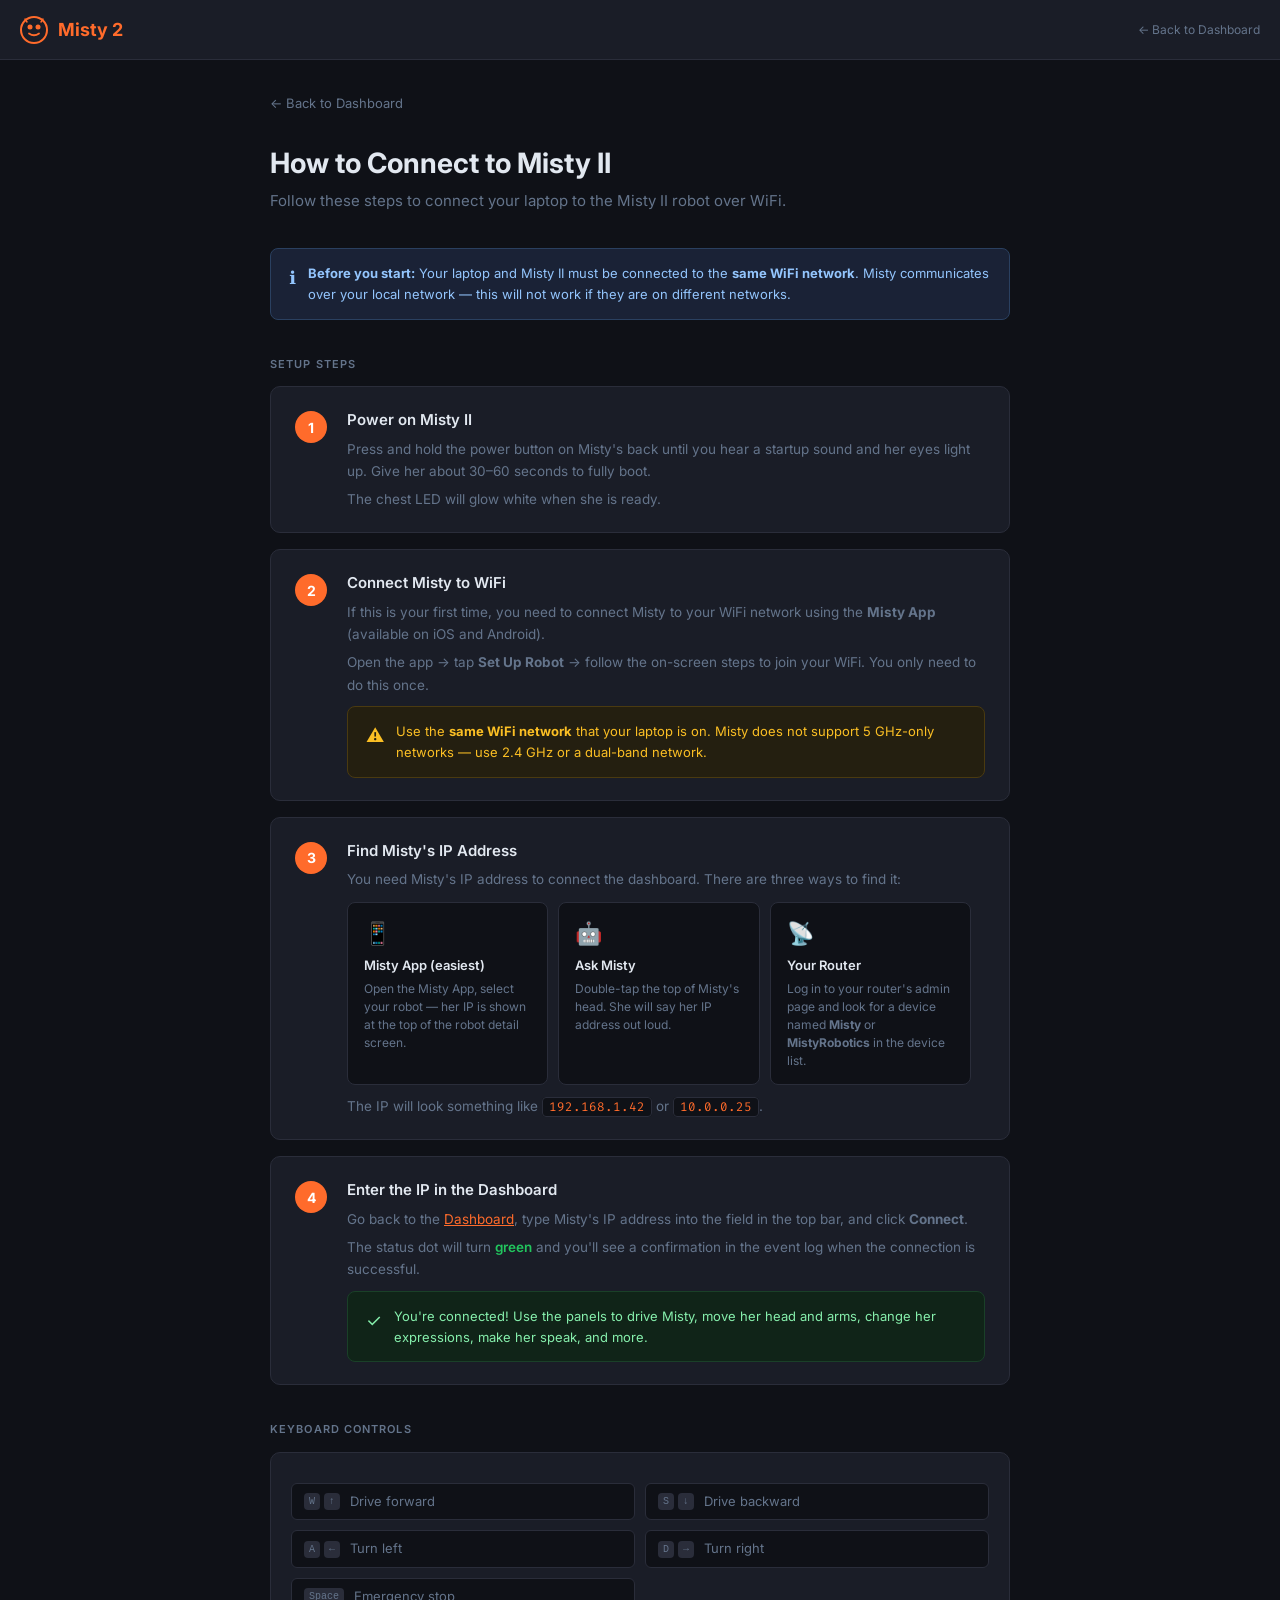
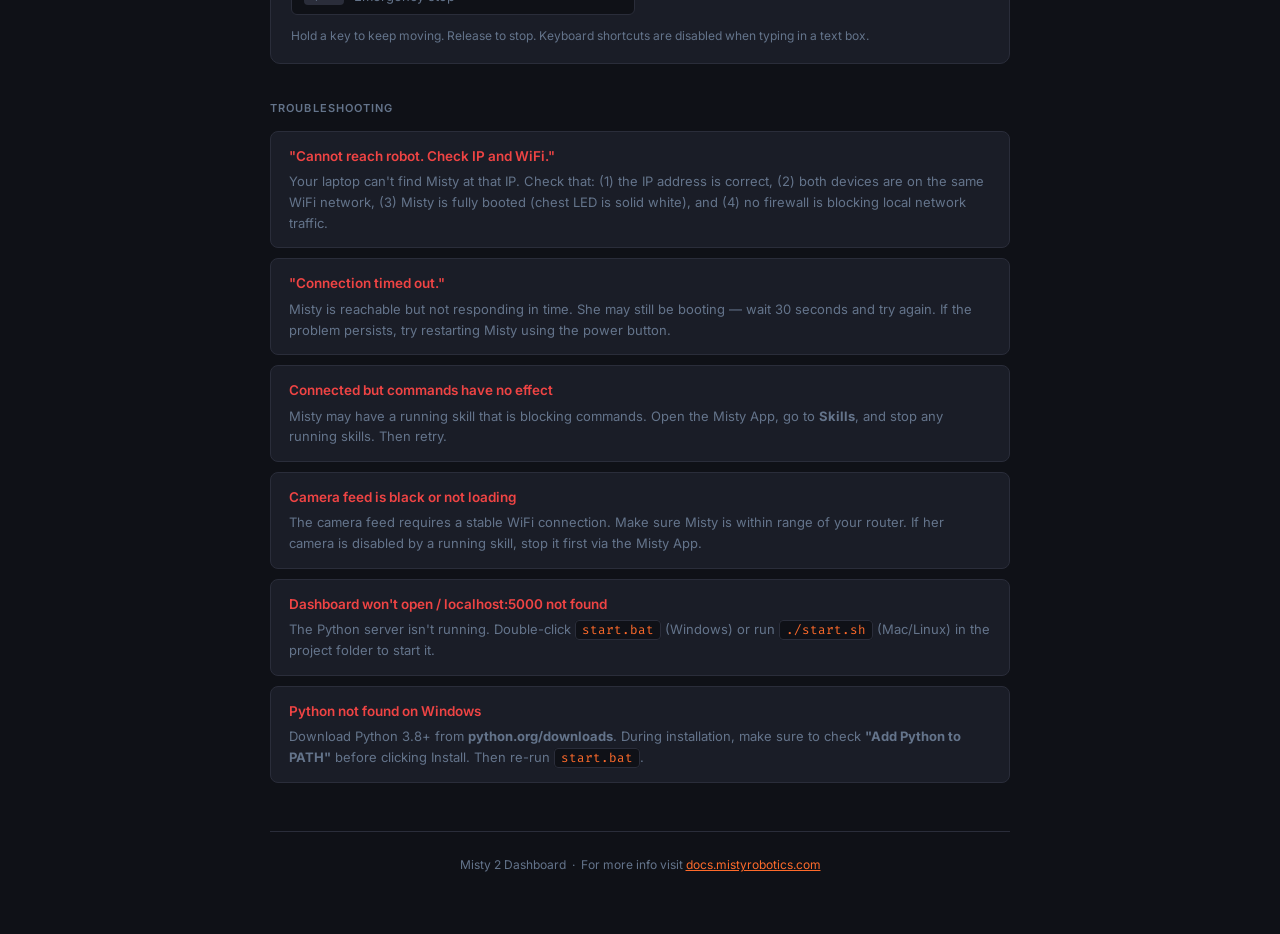
==== templates/instructions.html @ e41e1877 "Add instructions page for connecting to Misty II Step-by-step guide covering WiFi setup, finding the" ====
<!DOCTYPE html>
<html lang="en">
<head>
  <meta charset="UTF-8"/>
  <meta name="viewport" content="width=device-width, initial-scale=1.0"/>
  <title>How to Connect — Misty 2 Dashboard</title>
  <link rel="preconnect" href="https://fonts.googleapis.com"/>
  <link href="https://fonts.googleapis.com/css2?family=Inter:wght@400;500;600;700&family=Fira+Code&display=swap" rel="stylesheet"/>
  <link rel="stylesheet" href="/static/css/style.css"/>
  <style>
    /* ── Instructions-specific styles ───────────────────────────── */
    .page {
      max-width: 780px;
      margin: 0 auto;
      padding: 32px 20px 60px;
    }

    .back-link {
      display: inline-flex;
      align-items: center;
      gap: 6px;
      color: var(--muted);
      text-decoration: none;
      font-size: 13px;
      margin-bottom: 28px;
      transition: color 0.15s;
    }
    .back-link:hover { color: var(--text); }

    h1 {
      font-size: 28px;
      font-weight: 700;
      color: var(--text);
      margin-bottom: 6px;
    }
    .subtitle {
      color: var(--muted);
      font-size: 15px;
      margin-bottom: 36px;
    }

    /* Steps */
    .steps { display: flex; flex-direction: column; gap: 16px; }

    .step {
      background: var(--surface);
      border: 1px solid var(--border);
      border-radius: var(--radius);
      padding: 22px 24px;
      display: flex;
      gap: 20px;
      align-items: flex-start;
    }
    .step-num {
      background: var(--accent);
      color: #fff;
      font-weight: 700;
      font-size: 14px;
      width: 32px;
      height: 32px;
      border-radius: 50%;
      display: flex;
      align-items: center;
      justify-content: center;
      flex-shrink: 0;
      margin-top: 2px;
    }
    .step-body h3 {
      font-size: 15px;
      font-weight: 600;
      margin-bottom: 6px;
      color: var(--text);
    }
    .step-body p {
      color: var(--muted);
      font-size: 13.5px;
      line-height: 1.65;
    }
    .step-body p + p { margin-top: 6px; }

    /* Methods grid */
    .methods {
      display: grid;
      grid-template-columns: repeat(auto-fit, minmax(200px, 1fr));
      gap: 10px;
      margin-top: 12px;
    }
    .method-card {
      background: var(--bg);
      border: 1px solid var(--border);
      border-radius: 8px;
      padding: 14px 16px;
    }
    .method-card .method-icon { font-size: 22px; margin-bottom: 6px; }
    .method-card h4 { font-size: 13px; font-weight: 600; color: var(--text); margin-bottom: 4px; }
    .method-card p  { font-size: 12px; color: var(--muted); line-height: 1.5; }

    /* Code / highlight */
    code {
      background: var(--bg);
      border: 1px solid var(--border);
      border-radius: 4px;
      padding: 1px 6px;
      font-family: 'Fira Code', monospace;
      font-size: 12.5px;
      color: var(--accent);
    }

    /* Callout */
    .callout {
      border-radius: 8px;
      padding: 14px 18px;
      font-size: 13px;
      line-height: 1.6;
      display: flex;
      gap: 12px;
      align-items: flex-start;
    }
    .callout-info    { background: #1a2236; border: 1px solid #2a4060; color: #93c5fd; }
    .callout-warning { background: #241f10; border: 1px solid #4a3a10; color: #fbbf24; }
    .callout-ok      { background: #102418; border: 1px solid #1a4028; color: #86efac; }
    .callout-icon { font-size: 18px; flex-shrink: 0; margin-top: 1px; }

    /* Section header */
    .section-label {
      font-size: 11px;
      font-weight: 600;
      text-transform: uppercase;
      letter-spacing: 0.1em;
      color: var(--muted);
      margin: 36px 0 14px;
    }

    /* Troubleshooting table */
    .trouble-list { display: flex; flex-direction: column; gap: 10px; }
    .trouble-item {
      background: var(--surface);
      border: 1px solid var(--border);
      border-radius: 8px;
      padding: 14px 18px;
    }
    .trouble-item .problem {
      font-weight: 600;
      font-size: 13.5px;
      color: var(--red);
      margin-bottom: 5px;
    }
    .trouble-item .fix {
      font-size: 13px;
      color: var(--muted);
      line-height: 1.6;
    }

    /* Controls reference */
    .controls-grid {
      display: grid;
      grid-template-columns: 1fr 1fr;
      gap: 10px;
      margin-top: 12px;
    }
    .ctrl-row {
      display: flex;
      align-items: center;
      gap: 10px;
      background: var(--bg);
      border: 1px solid var(--border);
      border-radius: 6px;
      padding: 8px 12px;
      font-size: 13px;
      color: var(--muted);
    }
    .ctrl-keys { display: flex; gap: 4px; flex-shrink: 0; }

    @media (max-width: 540px) {
      .controls-grid { grid-template-columns: 1fr; }
      .step { flex-direction: column; gap: 10px; }
    }
  </style>
</head>
<body>

<header>
  <div class="logo">
    <svg viewBox="0 0 28 28" fill="none" xmlns="http://www.w3.org/2000/svg">
      <circle cx="14" cy="14" r="13" stroke="currentColor" stroke-width="2"/>
      <circle cx="10" cy="11" r="2.5" fill="currentColor"/>
      <circle cx="18" cy="11" r="2.5" fill="currentColor"/>
      <path d="M9 17.5 Q14 21 19 17.5" stroke="currentColor" stroke-width="1.8" stroke-linecap="round" fill="none"/>
      <path d="M7 6 L5 3M21 6 L23 3" stroke="currentColor" stroke-width="1.5" stroke-linecap="round"/>
    </svg>
    Misty 2
  </div>
  <a href="/" style="font-size:12px; color:var(--muted); text-decoration:none; margin-left:auto;" onmouseover="this.style.color='var(--text)'" onmouseout="this.style.color='var(--muted)'">← Back to Dashboard</a>
</header>

<div class="page">

  <a href="/" class="back-link">← Back to Dashboard</a>

  <h1>How to Connect to Misty II</h1>
  <p class="subtitle">Follow these steps to connect your laptop to the Misty II robot over WiFi.</p>

  <!-- ── Before you start ─────────────────────────────────────────── -->
  <div class="callout callout-info">
    <span class="callout-icon">ℹ</span>
    <span><strong>Before you start:</strong> Your laptop and Misty II must be connected to the <strong>same WiFi network</strong>. Misty communicates over your local network — this will not work if they are on different networks.</span>
  </div>

  <!-- ── Steps ────────────────────────────────────────────────────── -->
  <p class="section-label">Setup Steps</p>
  <div class="steps">

    <div class="step">
      <div class="step-num">1</div>
      <div class="step-body">
        <h3>Power on Misty II</h3>
        <p>Press and hold the power button on Misty's back until you hear a startup sound and her eyes light up. Give her about 30–60 seconds to fully boot.</p>
        <p>The chest LED will glow white when she is ready.</p>
      </div>
    </div>

    <div class="step">
      <div class="step-num">2</div>
      <div class="step-body">
        <h3>Connect Misty to WiFi</h3>
        <p>If this is your first time, you need to connect Misty to your WiFi network using the <strong>Misty App</strong> (available on iOS and Android).</p>
        <p>Open the app → tap <strong>Set Up Robot</strong> → follow the on-screen steps to join your WiFi. You only need to do this once.</p>
        <div class="callout callout-warning" style="margin-top:10px;">
          <span class="callout-icon">⚠</span>
          <span>Use the <strong>same WiFi network</strong> that your laptop is on. Misty does not support 5 GHz-only networks — use 2.4 GHz or a dual-band network.</span>
        </div>
      </div>
    </div>

    <div class="step">
      <div class="step-num">3</div>
      <div class="step-body">
        <h3>Find Misty's IP Address</h3>
        <p>You need Misty's IP address to connect the dashboard. There are three ways to find it:</p>
        <div class="methods">
          <div class="method-card">
            <div class="method-icon">📱</div>
            <h4>Misty App (easiest)</h4>
            <p>Open the Misty App, select your robot — her IP is shown at the top of the robot detail screen.</p>
          </div>
          <div class="method-card">
            <div class="method-icon">🤖</div>
            <h4>Ask Misty</h4>
            <p>Double-tap the top of Misty's head. She will say her IP address out loud.</p>
          </div>
          <div class="method-card">
            <div class="method-icon">📡</div>
            <h4>Your Router</h4>
            <p>Log in to your router's admin page and look for a device named <strong>Misty</strong> or <strong>MistyRobotics</strong> in the device list.</p>
          </div>
        </div>
        <p style="margin-top:10px;">The IP will look something like <code>192.168.1.42</code> or <code>10.0.0.25</code>.</p>
      </div>
    </div>

    <div class="step">
      <div class="step-num">4</div>
      <div class="step-body">
        <h3>Enter the IP in the Dashboard</h3>
        <p>Go back to the <a href="/" style="color:var(--accent);">Dashboard</a>, type Misty's IP address into the field in the top bar, and click <strong>Connect</strong>.</p>
        <p>The status dot will turn <span style="color:var(--green); font-weight:600;">green</span> and you'll see a confirmation in the event log when the connection is successful.</p>
        <div class="callout callout-ok" style="margin-top:10px;">
          <span class="callout-icon">✓</span>
          <span>You're connected! Use the panels to drive Misty, move her head and arms, change her expressions, make her speak, and more.</span>
        </div>
      </div>
    </div>

  </div>

  <!-- ── Keyboard controls ─────────────────────────────────────────── -->
  <p class="section-label">Keyboard Controls</p>
  <div class="card" style="padding: 18px 20px;">
    <div class="controls-grid">
      <div class="ctrl-row">
        <div class="ctrl-keys"><kbd class="kbd">W</kbd><kbd class="kbd">↑</kbd></div>
        Drive forward
      </div>
      <div class="ctrl-row">
        <div class="ctrl-keys"><kbd class="kbd">S</kbd><kbd class="kbd">↓</kbd></div>
        Drive backward
      </div>
      <div class="ctrl-row">
        <div class="ctrl-keys"><kbd class="kbd">A</kbd><kbd class="kbd">←</kbd></div>
        Turn left
      </div>
      <div class="ctrl-row">
        <div class="ctrl-keys"><kbd class="kbd">D</kbd><kbd class="kbd">→</kbd></div>
        Turn right
      </div>
      <div class="ctrl-row">
        <div class="ctrl-keys"><kbd class="kbd">Space</kbd></div>
        Emergency stop
      </div>
    </div>
    <p style="font-size:12px; color:var(--muted); margin-top:12px;">Hold a key to keep moving. Release to stop. Keyboard shortcuts are disabled when typing in a text box.</p>
  </div>

  <!-- ── Troubleshooting ────────────────────────────────────────────── -->
  <p class="section-label">Troubleshooting</p>
  <div class="trouble-list">

    <div class="trouble-item">
      <div class="problem">"Cannot reach robot. Check IP and WiFi."</div>
      <div class="fix">
        Your laptop can't find Misty at that IP. Check that: (1) the IP address is correct, (2) both devices are on the same WiFi network, (3) Misty is fully booted (chest LED is solid white), and (4) no firewall is blocking local network traffic.
      </div>
    </div>

    <div class="trouble-item">
      <div class="problem">"Connection timed out."</div>
      <div class="fix">
        Misty is reachable but not responding in time. She may still be booting — wait 30 seconds and try again. If the problem persists, try restarting Misty using the power button.
      </div>
    </div>

    <div class="trouble-item">
      <div class="problem">Connected but commands have no effect</div>
      <div class="fix">
        Misty may have a running skill that is blocking commands. Open the Misty App, go to <strong>Skills</strong>, and stop any running skills. Then retry.
      </div>
    </div>

    <div class="trouble-item">
      <div class="problem">Camera feed is black or not loading</div>
      <div class="fix">
        The camera feed requires a stable WiFi connection. Make sure Misty is within range of your router. If her camera is disabled by a running skill, stop it first via the Misty App.
      </div>
    </div>

    <div class="trouble-item">
      <div class="problem">Dashboard won't open / localhost:5000 not found</div>
      <div class="fix">
        The Python server isn't running. Double-click <code>start.bat</code> (Windows) or run <code>./start.sh</code> (Mac/Linux) in the project folder to start it.
      </div>
    </div>

    <div class="trouble-item">
      <div class="problem">Python not found on Windows</div>
      <div class="fix">
        Download Python 3.8+ from <strong>python.org/downloads</strong>. During installation, make sure to check <strong>"Add Python to PATH"</strong> before clicking Install. Then re-run <code>start.bat</code>.
      </div>
    </div>

  </div>

  <!-- ── Footer ─────────────────────────────────────────────────────── -->
  <div style="margin-top:48px; padding-top:24px; border-top:1px solid var(--border); text-align:center; color:var(--muted); font-size:12px;">
    Misty 2 Dashboard &nbsp;·&nbsp; For more info visit
    <a href="https://docs.mistyrobotics.com" target="_blank" rel="noopener" style="color:var(--accent);">docs.mistyrobotics.com</a>
  </div>

</div>
</body>
</html>
---- static/css/style.css ----
/* ── Root & Reset ──────────────────────────────────────────────────── */
:root {
  --bg:        #0f1117;
  --surface:   #1a1d27;
  --border:    #2a2d3a;
  --accent:    #ff6b2b;
  --accent-dim:#c04e18;
  --green:     #22c55e;
  --red:       #ef4444;
  --yellow:    #f59e0b;
  --text:      #e2e8f0;
  --muted:     #64748b;
  --radius:    10px;
}

*, *::before, *::after { box-sizing: border-box; margin: 0; padding: 0; }

body {
  background: var(--bg);
  color: var(--text);
  font-family: 'Inter', system-ui, sans-serif;
  font-size: 14px;
  line-height: 1.5;
  min-height: 100vh;
}

/* ── Header ──────────────────────────────────────────────────────────── */
header {
  background: var(--surface);
  border-bottom: 1px solid var(--border);
  padding: 0 20px;
  height: 60px;
  display: flex;
  align-items: center;
  gap: 16px;
  position: sticky;
  top: 0;
  z-index: 100;
}

.logo {
  display: flex;
  align-items: center;
  gap: 10px;
  font-weight: 700;
  font-size: 18px;
  color: var(--accent);
  flex-shrink: 0;
}
.logo svg { width: 28px; height: 28px; }

.connect-bar {
  display: flex;
  align-items: center;
  gap: 8px;
  flex: 1;
  max-width: 480px;
  margin-left: auto;
}
.connect-bar input {
  flex: 1;
  background: var(--bg);
  border: 1px solid var(--border);
  border-radius: 6px;
  color: var(--text);
  padding: 6px 12px;
  font-size: 13px;
  outline: none;
  transition: border-color 0.2s;
}
.connect-bar input:focus { border-color: var(--accent); }
.connect-bar input::placeholder { color: var(--muted); }

.status-dot {
  width: 10px; height: 10px;
  border-radius: 50%;
  background: var(--muted);
  flex-shrink: 0;
  transition: background 0.3s;
}
.status-dot.online  { background: var(--green); box-shadow: 0 0 6px var(--green); }
.status-dot.offline { background: var(--red); }

/* ── Status Bar ──────────────────────────────────────────────────────── */
#status-bar {
  background: var(--surface);
  border-bottom: 1px solid var(--border);
  padding: 6px 20px;
  display: flex;
  align-items: center;
  gap: 20px;
  font-size: 12px;
  color: var(--muted);
  min-height: 34px;
}
#status-bar span { display: flex; align-items: center; gap: 5px; }
#battery-icon { font-size: 14px; }

/* ── Layout ──────────────────────────────────────────────────────────── */
main {
  padding: 16px 20px;
  display: grid;
  grid-template-columns: 260px 1fr 260px;
  grid-template-rows: auto auto auto;
  gap: 12px;
  max-width: 1400px;
  margin: 0 auto;
}

/* ── Cards ───────────────────────────────────────────────────────────── */
.card {
  background: var(--surface);
  border: 1px solid var(--border);
  border-radius: var(--radius);
  padding: 16px;
}
.card-title {
  font-size: 11px;
  font-weight: 600;
  text-transform: uppercase;
  letter-spacing: 0.08em;
  color: var(--muted);
  margin-bottom: 12px;
}

/* ── Buttons ─────────────────────────────────────────────────────────── */
.btn {
  display: inline-flex;
  align-items: center;
  justify-content: center;
  gap: 6px;
  padding: 7px 14px;
  border-radius: 6px;
  border: none;
  cursor: pointer;
  font-size: 13px;
  font-weight: 500;
  transition: opacity 0.15s, transform 0.1s;
}
.btn:active { transform: scale(0.96); }
.btn:disabled { opacity: 0.4; cursor: not-allowed; }

.btn-primary  { background: var(--accent);  color: #fff; }
.btn-primary:hover:not(:disabled) { background: var(--accent-dim); }
.btn-danger   { background: var(--red);     color: #fff; }
.btn-danger:hover:not(:disabled)  { opacity: 0.85; }
.btn-ghost    { background: var(--border);  color: var(--text); }
.btn-ghost:hover:not(:disabled)   { background: #3a3d4a; }
.btn-sm       { padding: 5px 10px; font-size: 12px; }
.btn-full     { width: 100%; }
.btn-connect  { background: var(--accent); color: #fff; padding: 6px 14px; font-size: 13px; font-weight: 600; border-radius: 6px; border: none; cursor: pointer; white-space: nowrap; }
.btn-connect:hover { background: var(--accent-dim); }

/* ── D-Pad ───────────────────────────────────────────────────────────── */
.dpad {
  display: grid;
  grid-template-columns: repeat(3, 60px);
  grid-template-rows: repeat(3, 60px);
  gap: 4px;
  justify-content: center;
  margin-bottom: 12px;
}
.dpad-btn {
  background: var(--border);
  border: none;
  border-radius: 8px;
  color: var(--text);
  font-size: 20px;
  cursor: pointer;
  transition: background 0.1s, transform 0.1s;
  display: flex;
  align-items: center;
  justify-content: center;
}
.dpad-btn:active, .dpad-btn.pressed { background: var(--accent); transform: scale(0.93); }
.dpad-center {
  background: var(--red);
  border-radius: 50% !important;
  font-size: 13px;
  font-weight: 700;
}
.dpad-center:active { background: #c03030; }
.dpad-empty { visibility: hidden; }

/* ── Sliders ─────────────────────────────────────────────────────────── */
.slider-row {
  display: flex;
  align-items: center;
  gap: 10px;
  margin-bottom: 10px;
}
.slider-label {
  width: 44px;
  font-size: 12px;
  color: var(--muted);
  flex-shrink: 0;
}
.slider-val {
  width: 36px;
  text-align: right;
  font-size: 12px;
  font-family: monospace;
  color: var(--accent);
  flex-shrink: 0;
}
input[type=range] {
  flex: 1;
  -webkit-appearance: none;
  height: 4px;
  border-radius: 2px;
  background: var(--border);
  outline: none;
  cursor: pointer;
}
input[type=range]::-webkit-slider-thumb {
  -webkit-appearance: none;
  width: 14px; height: 14px;
  border-radius: 50%;
  background: var(--accent);
  cursor: pointer;
  transition: transform 0.1s;
}
input[type=range]::-webkit-slider-thumb:active { transform: scale(1.3); }

/* ── Camera ──────────────────────────────────────────────────────────── */
.camera-wrap {
  background: #000;
  border-radius: 8px;
  overflow: hidden;
  position: relative;
  aspect-ratio: 4/3;
  display: flex;
  align-items: center;
  justify-content: center;
}
#camera-img {
  width: 100%;
  height: 100%;
  object-fit: cover;
  display: none;
}
#camera-placeholder {
  color: var(--muted);
  font-size: 12px;
  text-align: center;
}
#camera-placeholder svg { display: block; margin: 0 auto 8px; opacity: 0.3; }

/* ── Expressions ─────────────────────────────────────────────────────── */
.expr-grid {
  display: grid;
  grid-template-columns: repeat(4, 1fr);
  gap: 6px;
}
.expr-btn {
  background: var(--border);
  border: 1px solid transparent;
  border-radius: 8px;
  padding: 8px 4px;
  cursor: pointer;
  text-align: center;
  font-size: 11px;
  color: var(--muted);
  transition: background 0.15s, border-color 0.15s;
}
.expr-btn span { display: block; font-size: 22px; line-height: 1.2; }
.expr-btn:hover  { background: #2a2d3a; border-color: var(--border); color: var(--text); }
.expr-btn:active { background: var(--accent); color: #fff; }

/* ── LED ─────────────────────────────────────────────────────────────── */
.led-presets {
  display: flex;
  gap: 8px;
  flex-wrap: wrap;
  margin-bottom: 10px;
}
.led-dot {
  width: 28px; height: 28px;
  border-radius: 50%;
  border: 2px solid transparent;
  cursor: pointer;
  transition: transform 0.15s, border-color 0.15s;
}
.led-dot:hover  { transform: scale(1.15); }
.led-dot.active { border-color: #fff; transform: scale(1.1); }
.led-custom {
  display: flex;
  align-items: center;
  gap: 8px;
  margin-top: 4px;
}
input[type=color] {
  width: 36px; height: 28px;
  border: none;
  border-radius: 6px;
  cursor: pointer;
  padding: 2px;
  background: var(--border);
}

/* ── Speech ──────────────────────────────────────────────────────────── */
.speech-row {
  display: flex;
  gap: 8px;
}
.speech-row input {
  flex: 1;
  background: var(--bg);
  border: 1px solid var(--border);
  border-radius: 6px;
  color: var(--text);
  padding: 7px 12px;
  font-size: 13px;
  outline: none;
  transition: border-color 0.2s;
}
.speech-row input:focus { border-color: var(--accent); }

/* ── Log ─────────────────────────────────────────────────────────────── */
#log {
  height: 180px;
  overflow-y: auto;
  background: var(--bg);
  border-radius: 6px;
  padding: 8px 10px;
  font-family: 'Fira Code', monospace;
  font-size: 11px;
  scroll-behavior: smooth;
}
#log::-webkit-scrollbar { width: 4px; }
#log::-webkit-scrollbar-thumb { background: var(--border); border-radius: 2px; }
.log-line { padding: 2px 0; border-bottom: 1px solid #1f222e; }
.log-time { color: var(--muted); margin-right: 6px; }
.log-ok   { color: var(--green); }
.log-err  { color: var(--red); }
.log-info { color: var(--text); }
.log-warn { color: var(--yellow); }

/* ── Grid placement ──────────────────────────────────────────────────── */
#card-drive      { grid-column: 1; grid-row: 1; }
#card-head       { grid-column: 2; grid-row: 1; }
#card-arms       { grid-column: 3; grid-row: 1; }
#card-expressions{ grid-column: 1; grid-row: 2; }
#card-led        { grid-column: 2; grid-row: 2; }
#card-speech     { grid-column: 3; grid-row: 2; }
#card-camera     { grid-column: 1 / 3; grid-row: 3; }
#card-log        { grid-column: 3; grid-row: 3; }

/* ── Responsive ──────────────────────────────────────────────────────── */
@media (max-width: 960px) {
  main { grid-template-columns: 1fr 1fr; }
  #card-drive, #card-head, #card-arms,
  #card-expressions, #card-led, #card-speech { grid-column: auto; grid-row: auto; }
  #card-camera, #card-log { grid-column: 1 / -1; grid-row: auto; }
}
@media (max-width: 580px) {
  main { grid-template-columns: 1fr; padding: 10px; }
  header { flex-wrap: wrap; height: auto; padding: 10px 16px; gap: 8px; }
  .connect-bar { max-width: 100%; margin-left: 0; width: 100%; }
}

/* ── Disabled overlay ────────────────────────────────────────────────── */
.controls-disabled { pointer-events: none; opacity: 0.4; }

/* ── Tooltip ─────────────────────────────────────────────────────────── */
.kbd {
  display: inline-block;
  background: var(--border);
  border-radius: 4px;
  padding: 1px 5px;
  font-size: 10px;
  font-family: monospace;
  color: var(--muted);
}
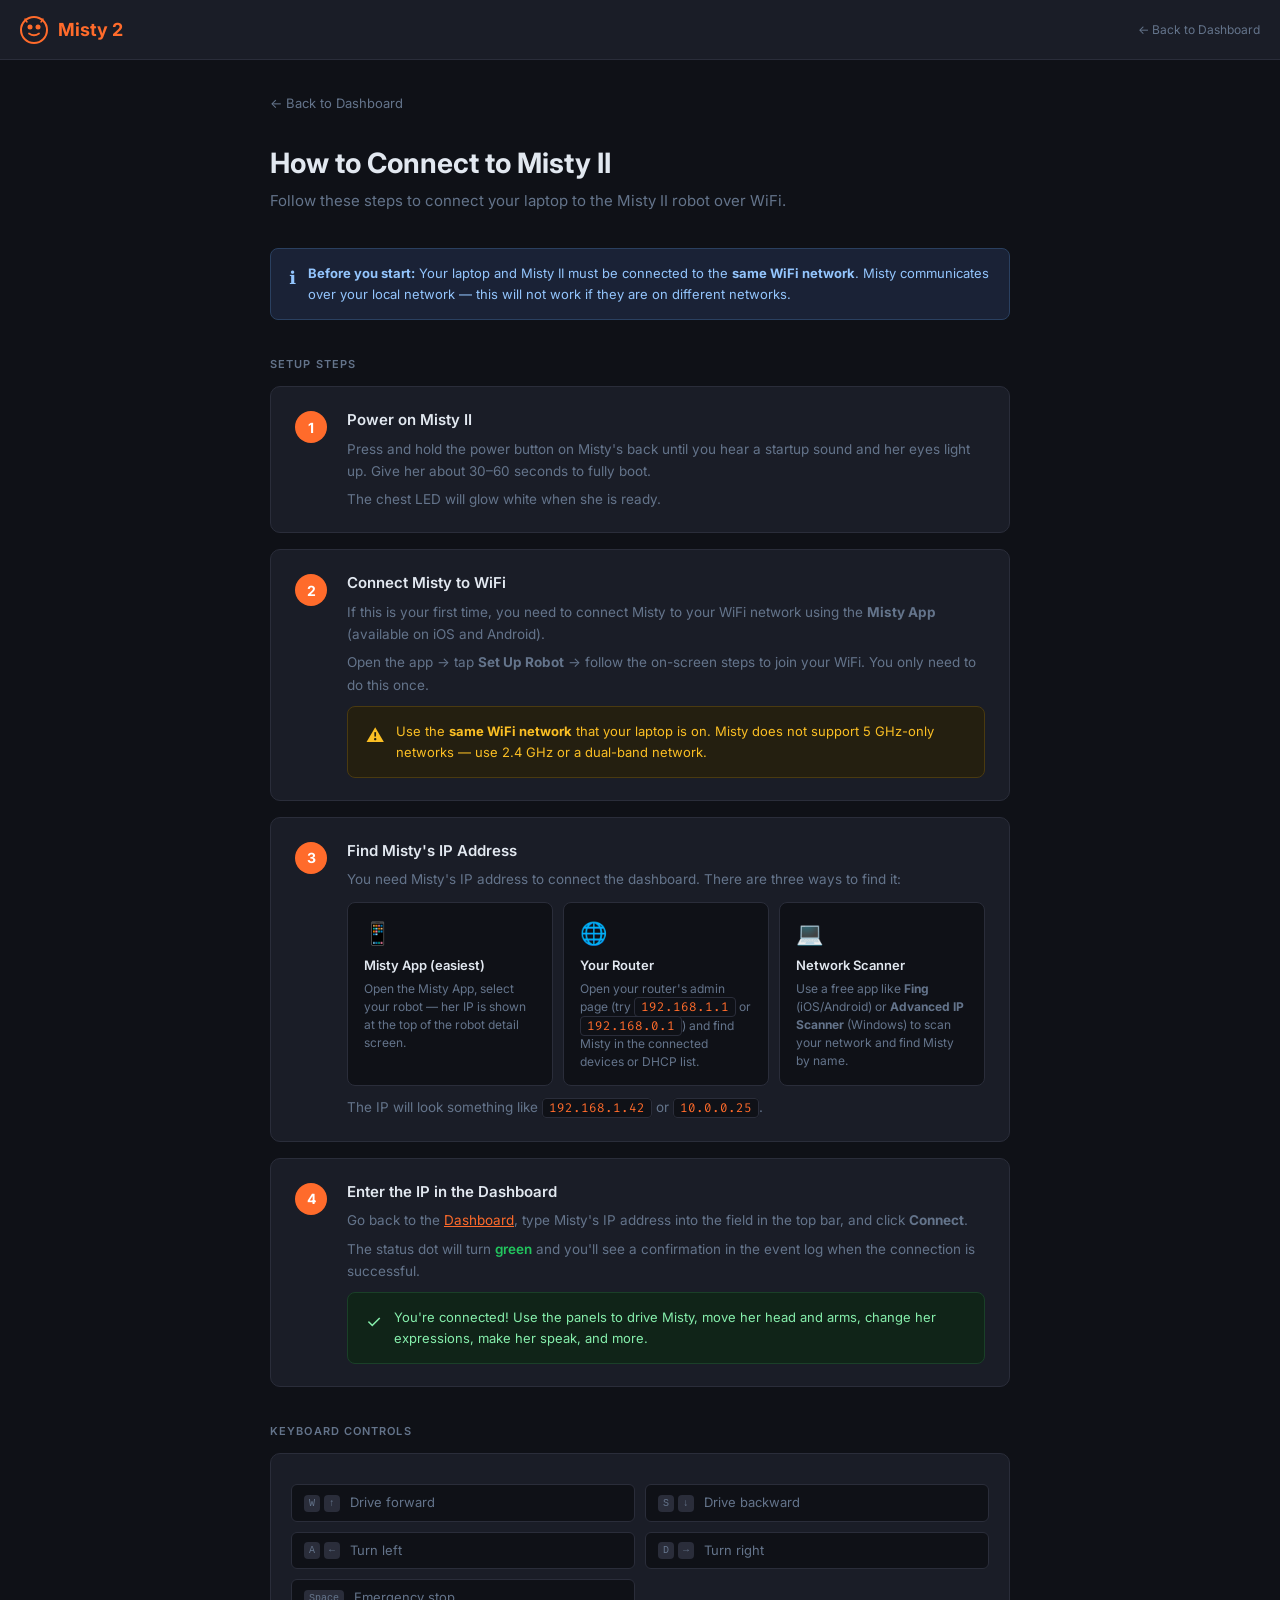
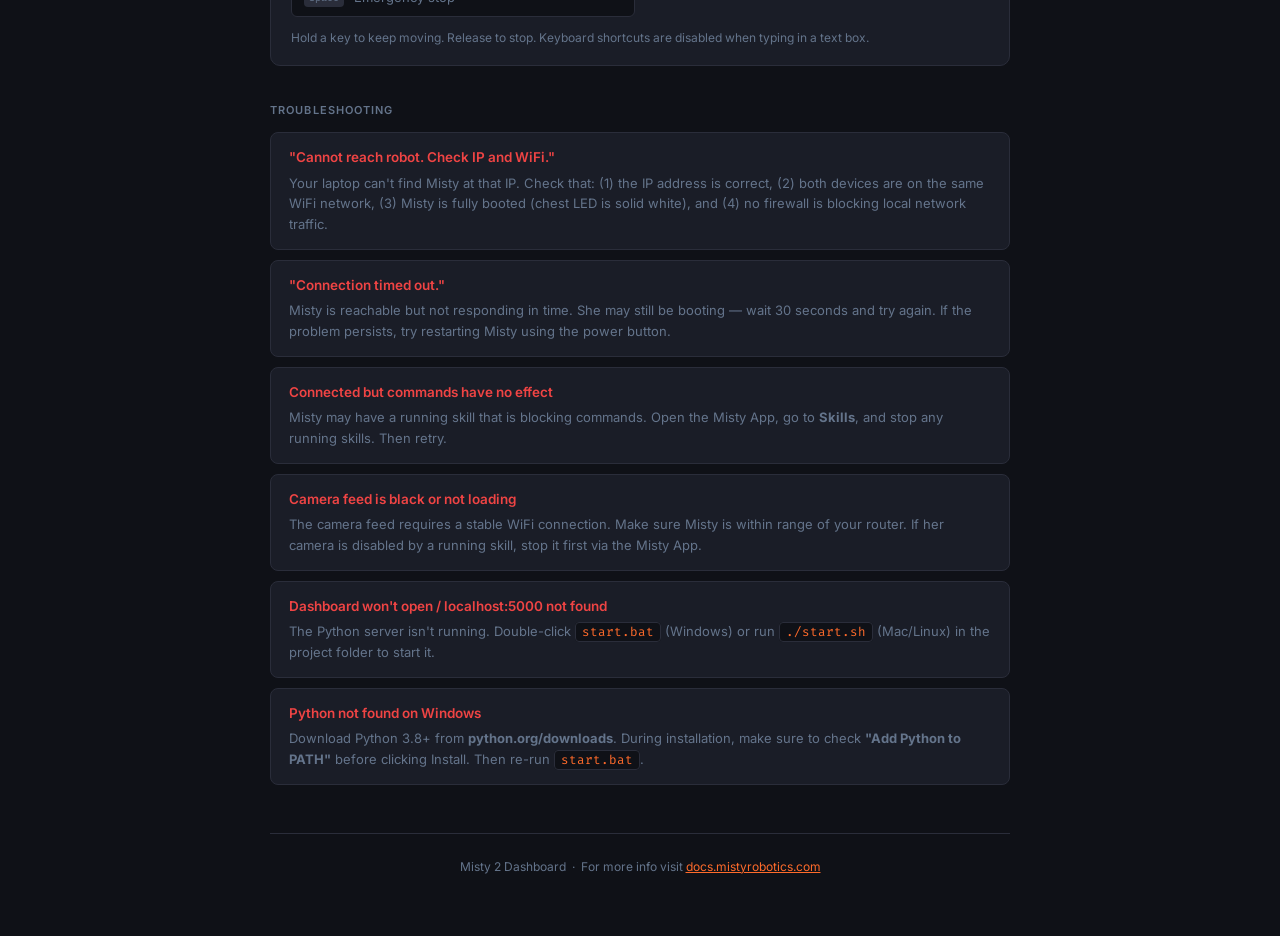
==== commit 984e714b: "Fix instructions: remove unverified double-tap IP method Replaced with a network scanner option (Fin" ====
--- a/templates/instructions.html
+++ b/templates/instructions.html
@@ -244,14 +244,14 @@
             <p>Open the Misty App, select your robot — her IP is shown at the top of the robot detail screen.</p>
           </div>
           <div class="method-card">
-            <div class="method-icon">🤖</div>
-            <h4>Ask Misty</h4>
-            <p>Double-tap the top of Misty's head. She will say her IP address out loud.</p>
+            <div class="method-icon">🌐</div>
+            <h4>Your Router</h4>
+            <p>Open your router's admin page (try <code>192.168.1.1</code> or <code>192.168.0.1</code>) and find Misty in the connected devices or DHCP list.</p>
           </div>
           <div class="method-card">
-            <div class="method-icon">📡</div>
-            <h4>Your Router</h4>
-            <p>Log in to your router's admin page and look for a device named <strong>Misty</strong> or <strong>MistyRobotics</strong> in the device list.</p>
+            <div class="method-icon">💻</div>
+            <h4>Network Scanner</h4>
+            <p>Use a free app like <strong>Fing</strong> (iOS/Android) or <strong>Advanced IP Scanner</strong> (Windows) to scan your network and find Misty by name.</p>
           </div>
         </div>
         <p style="margin-top:10px;">The IP will look something like <code>192.168.1.42</code> or <code>10.0.0.25</code>.</p>
